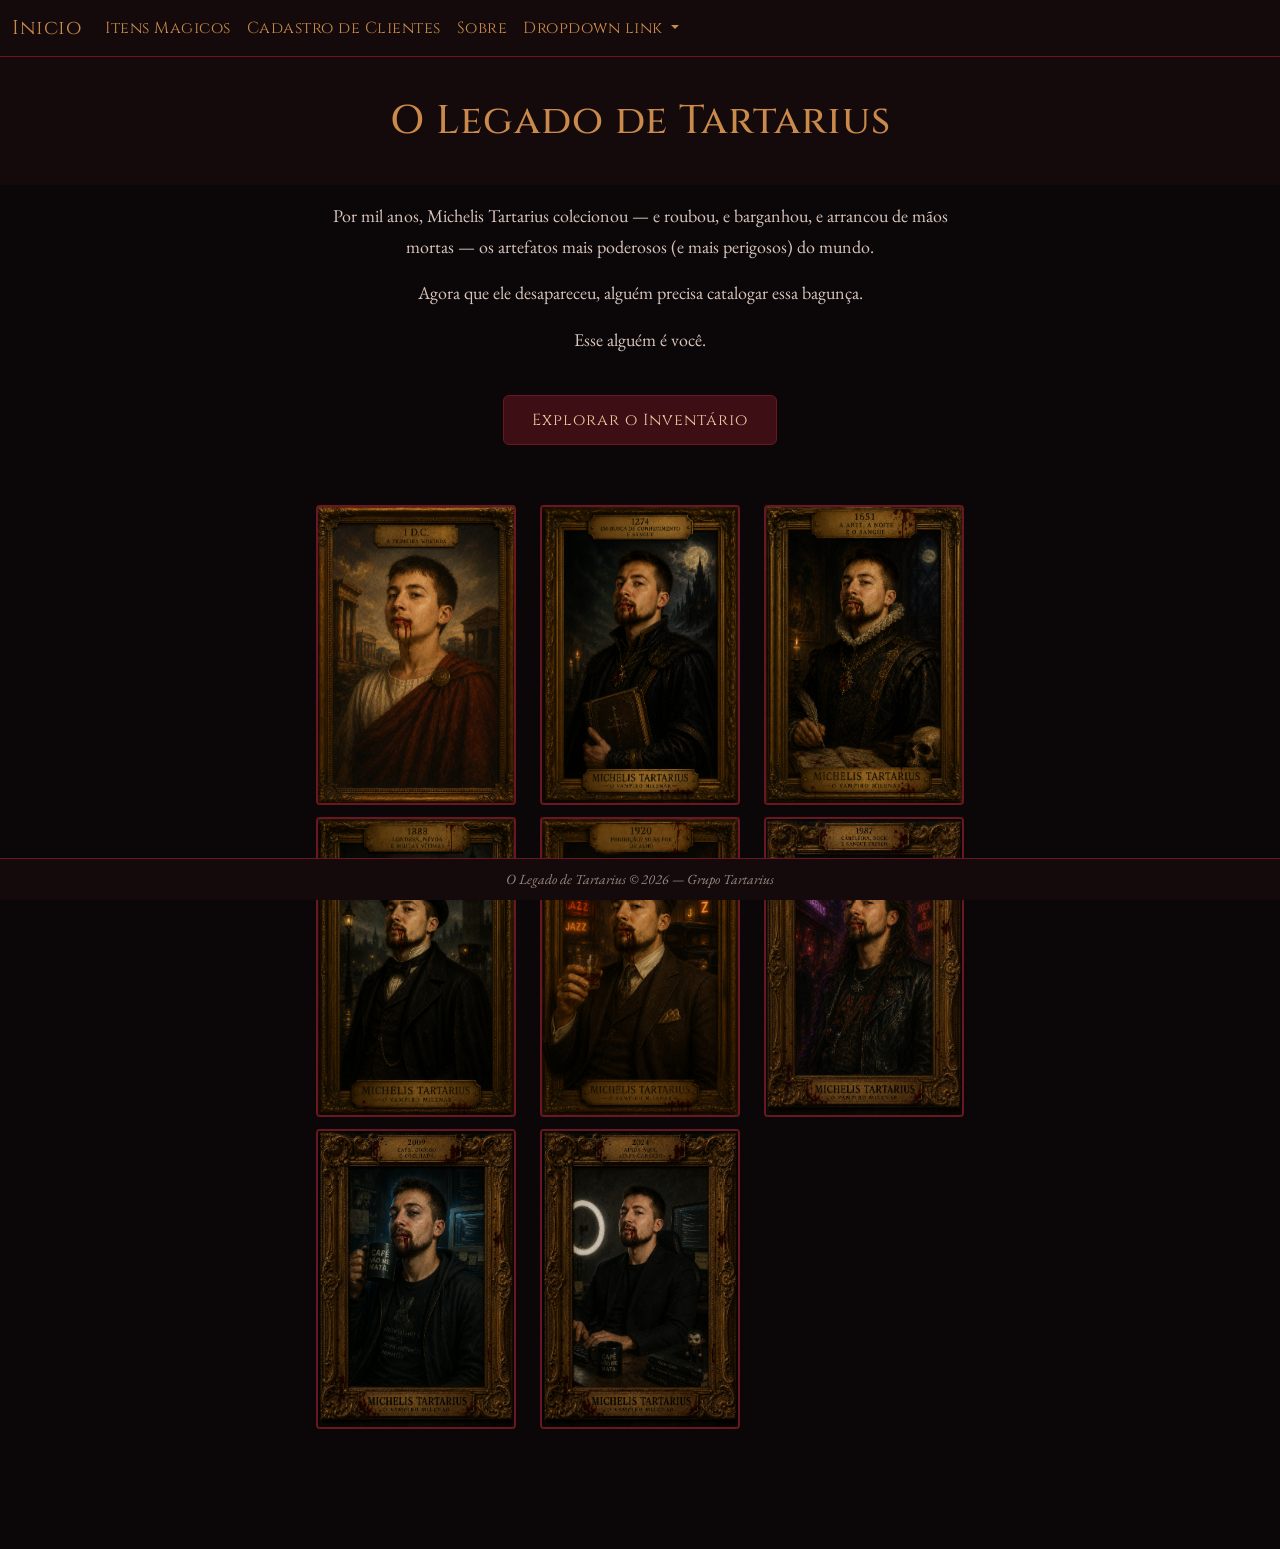
==== FrontEnd/index.html @ 6c0e7fdc "fix: Alteração do nome da pasta de 'Index - Inicio' para 'FrontEnd' e correção nos links das imagens" ====
<!DOCTYPE html>
<html lang="en">
<head>
    <link href="https://fonts.googleapis.com/css2?family=Cinzel:wght@600;700&family=EB+Garamond:ital,wght@0,400;1,400&display=swap" rel="stylesheet">
    <link href="https://cdn.jsdelivr.net/npm/bootstrap@5.3.8/dist/css/bootstrap.min.css" rel="stylesheet">
    <link rel="stylesheet" href="../CSS - Style/style.css">
    <meta charset="UTF-8">
    <meta name="viewport" content="width=device-width, initial-scale=1.0">
    <title>Inicio</title>
</head>
<body>
    <header>
        <nav class="navbar navbar-expand-lg bg-body-tertiary">
          <div class="container-fluid">
            <a class="navbar-brand active" aria-current="page" href="index.html">Inicio</a>
            <button class="navbar-toggler" type="button" data-bs-toggle="collapse" data-bs-target="#navbarNavDropdown" aria-controls="navbarNavDropdown" aria-expanded="false" aria-label="Toggle navigation">
              <span class="navbar-toggler-icon"></span>
            </button>
            <div class="collapse navbar-collapse" id="navbarNavDropdown">
              <ul class="navbar-nav">
                <li class="nav-item">
                  <a class="nav-link" href="catalogo.html">Itens Magicos</a>
                </li>
                <li class="nav-item">
                  <a class="nav-link" href="cadastro.html">Cadastro de Clientes</a>
                </li>
                <li class="nav-item">
                  <a class="nav-link" href="sobre.html">Sobre</a>
                </li>
                <li class="nav-item dropdown">
                  <a class="nav-link dropdown-toggle" href="#" role="button" data-bs-toggle="dropdown" aria-expanded="false">
                    Dropdown link
                  </a>
                  <ul class="dropdown-menu">
                    <li><a class="dropdown-item" href="#">Action</a></li>
                    <li><a class="dropdown-item" href="#">Another action</a></li>
                    <li><a class="dropdown-item" href="#">Something else here</a></li>
                  </ul>
                </li>
              </ul>
            </div>
          </div>
        </nav>
    </header>

    

    <h1 class="Titulo">O Legado de Tartarius</h1>
    <p class="pInicio">Por mil anos, Michelis Tartarius colecionou — e roubou, e barganhou, e arrancou de mãos mortas — os artefatos mais poderosos (e mais perigosos) do mundo.</p>
    <p class="pInicio">Agora que ele desapareceu, alguém precisa catalogar essa bagunça.</p>
    <p class="pInicio">Esse alguém é você.</p>
    <a class="botaoCatalogo" href="catalogo.html">Explorar o Inventário</a>
    <div class="containerMichel">
      <img class="quadrosMichel" src="../Imagens\Michelis1.png" alt="Michelis 1">
      <img class="quadrosMichel" src="../Imagens\Michelis 2.png" alt="Michelis 2">
      <img class="quadrosMichel" src="../Imagens\Michelis 3.png" alt="Michelis 3">
      <img class="quadrosMichel" src="../Imagens\Michelis 4.png" alt="Michelis 4">
      <img class="quadrosMichel" src="../Imagens\Michelis 5.png" alt="Michelis 5">
      <img class="quadrosMichel" src="../Imagens\michelis 6.jpg" alt="Michelis 6">
      <img class="quadrosMichel" src="../Imagens\michelis 7.jpg" alt="Michelis 7">
      <img class="quadrosMichel" src="../Imagens\michelis 8.jpg" alt="Michelis 8">
    </div>
    
    
    
    
    
    <footer class="footer"> <p class="pFooter">O Legado de Tartarius &copy; 2026 — Grupo Tartarius</p> </footer>
    <script src="https://cdn.jsdelivr.net/npm/bootstrap@5.3.8/dist/js/bootstrap.bundle.min.js"></script>
</body>
</html>
---- CSS - Style/style.css ----
.navbar {
    background-color: #150A0B !important;
    border-bottom: 1px solid #6B1622;
}

.navbar-brand{
    font-family: 'Cinzel', serif;
    color: #C98A4B !important;
    letter-spacing: 0.5px;
}
.nav-link {
    font-family: 'Cinzel', serif;
    color: #C98A4B !important;
    letter-spacing: 0.5px;
}

.nav-link.active {
    color: #E8C9A0 !important;
}

.dropdown-menu {
    background-color: #150A0B;
    border: 1px solid #6B1622;
}

.dropdown-item {
    color: #D8C5BD;
    font-family: 'EB Garamond', serif;
}

.dropdown-item:hover {
    background-color: #3D0E14;
    color: #E8C9A0;
}

 
 /* Body */
body {
    background-color: #0B0708;
    color: #D8C5BD;
    font-family: 'EB Garamond', serif;
    text-align: center;
    min-height: 100vh;
    padding-bottom: 60px;
}

/* Titulo do Index */
.Titulo {
    font-family: 'Cinzel', serif;
    background-color: #150A0B;
    color: #C98A4B;
    padding: 40px 20px;
    margin: 0;
    letter-spacing: 1px;
}

.pInicio {
    font-family: 'EB Garamond', serif;
    font-size: 18px;
    color: #D8C5BD;
    max-width: 700px;
    margin: 16px auto;
    padding: 0 20px;
    line-height: 1.7;
}

.botaoCatalogo {
    display: inline-block;
    font-family: 'Cinzel', serif;
    background-color: #3D0E14;
    color: #E8C9A0;
    border: 1px solid #6B1622;
    border-radius: 6px;
    padding: 12px 28px;
    margin: 24px 0 40px;
    text-decoration: none;
    letter-spacing: 1px;
    transition: background-color 0.2s ease, color 0.2s ease;
}

.botaoCatalogo:hover {
    background-color: #6B1622;
    color: #E8C9A0;
}

.containerMichel {
    display: grid;
    grid-template-columns: 1fr 1fr 1fr;
    gap: 12px;
    max-width: 700px;
    margin: 20px auto 60px;
    padding: 0 20px;
}

.quadrosMichel {
    width: 200px;
    height: 300px;
    object-fit: cover;
    display: block;
    margin: 0 auto;
    border: 2px solid #6B1622;
    border-radius: 4px;
    background-color: #150A0B;
}

.pSobre {
    font-family: 'EB Garamond', serif;
    font-size: 17px;
    color: #D8C5BD;
    max-width: 700px;
    margin: 16px auto;
    padding: 0 20px;
    line-height: 1.7;
}

h2 {
    font-family: 'Cinzel', serif;
    color: #C98A4B;
    letter-spacing: 1px;
    margin: 32px 0 24px;
}



 /* Cards */
.card {
    background-color: transparent;
    border: none;
    box-shadow: none;
}

.card-body {
    background-color: #ffffff00;
    background-image: url(https://static.vecteezy.com/system/resources/previews/012/981/788/non_2x/old-parchment-paper-sheet-vintage-aged-or-texture-background-png.png);
    background-size: cover;
    background-position: center;
    background-repeat: no-repeat;
    aspect-ratio: 731 / 980;
    max-width: 200px;
    margin: 0 auto;
    padding: 16px 12px;
    color: #3D0E14;
}

.card-body img {
    width: 60px;
    height: 60px;
    object-fit: cover;
    border-radius: 50%;
    display: block;
    margin: 0 auto 8px auto;
    border: 2px solid #C98A4B;
}

.card-body .card-title {
    font-family: 'Cinzel', serif;
    font-size: 15px;
    color: #3D0E14;
}

.card-body .card-text {
    font-family: 'EB Garamond', serif;
    font-size: 10px;
}

.card-body-contador {
    background-color: #150A0B;
    color: #C98A4B;
    border: 1px solid #6B1622;
    border-radius: 8px;
    padding: 20px;
}

.card-body-contador .card-title {
    font-family: 'Cinzel', serif;
    font-size: 32px;
    color: #E8C9A0;
}

.card-body-contador .card-text {
    font-family: 'EB Garamond', serif;
    color: #9A8782;
    margin: 0;
}

/* Cards falta algumas alterações revisar !!!!! */
.row .card.h-100 {
    background-color: #150A0B;
    border: 1px solid #150A0B;
    border-radius: 4px;
}

.row .card.h-100 .card-img-top {
    border-bottom: 1px solid #6B1622;
    height: 220px;
    object-fit: cover;
}

.row .card.h-100 .card-title {
    font-family: 'Cinzel', serif;
    color: #C98A4B;
    font-size: 16px;
}

.row .card.h-100 .card-text {
    font-family: 'EB Garamond', serif;
}


/* Rodapé */
/* obs: falta algumas alterações */
footer {
    text-align: center;
    position: fixed;
    bottom: 0;
    left: 0;
    width: 100%;
    background-color: #150A0B;
    border-top: 1px solid #6B1622;
    padding: 10px 0;
}

.pFooter {
    font-family: 'EB Garamond', serif;
    font-style: italic;
    color: #9A8782;
    margin: 0;
    font-size: 14px;
}
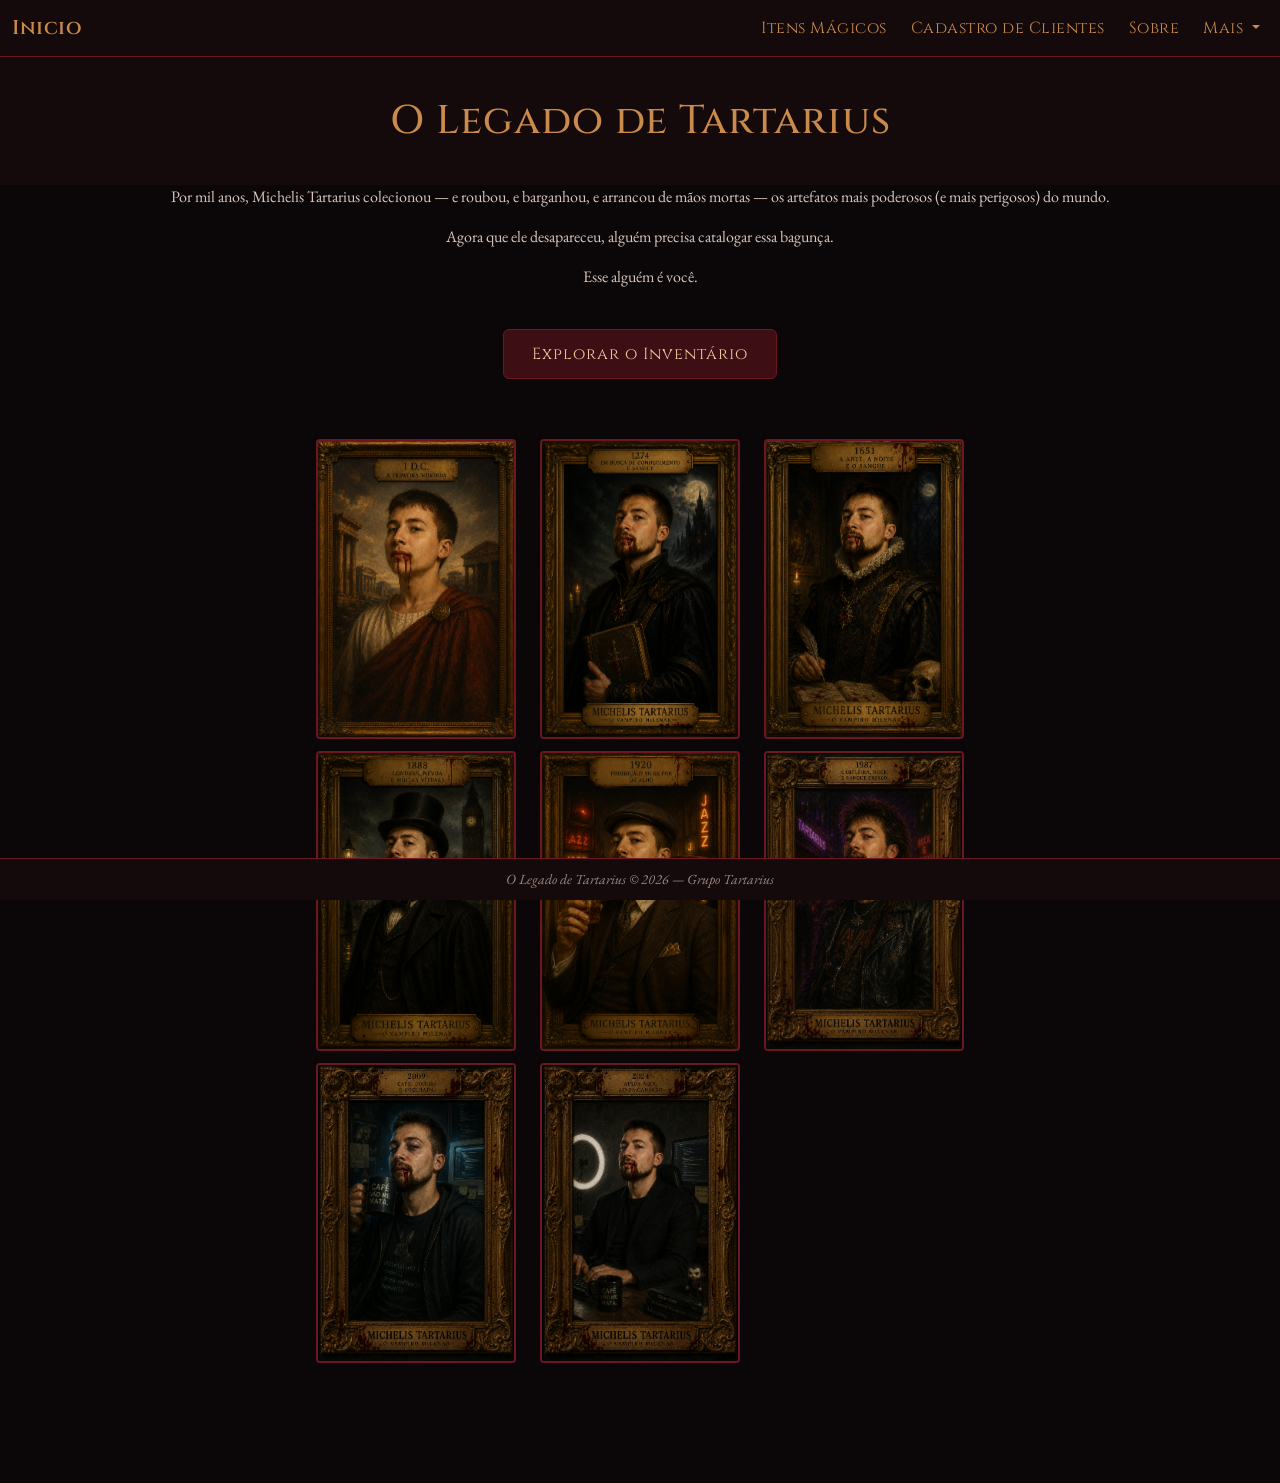
==== commit b1f00fcd: "feat:Interface organizada junto da restauração do HTML do catalogo." ====
--- a/FrontEnd/index.html
+++ b/FrontEnd/index.html
@@ -9,39 +9,50 @@
     <title>Inicio</title>
 </head>
 <body>
-    <header>
-        <nav class="navbar navbar-expand-lg bg-body-tertiary">
-          <div class="container-fluid">
-            <a class="navbar-brand active" aria-current="page" href="index.html">Inicio</a>
-            <button class="navbar-toggler" type="button" data-bs-toggle="collapse" data-bs-target="#navbarNavDropdown" aria-controls="navbarNavDropdown" aria-expanded="false" aria-label="Toggle navigation">
-              <span class="navbar-toggler-icon"></span>
-            </button>
-            <div class="collapse navbar-collapse" id="navbarNavDropdown">
-              <ul class="navbar-nav">
-                <li class="nav-item">
-                  <a class="nav-link" href="catalogo.html">Itens Magicos</a>
-                </li>
-                <li class="nav-item">
-                  <a class="nav-link" href="cadastro.html">Cadastro de Clientes</a>
-                </li>
-                <li class="nav-item">
-                  <a class="nav-link" href="sobre.html">Sobre</a>
-                </li>
-                <li class="nav-item dropdown">
-                  <a class="nav-link dropdown-toggle" href="#" role="button" data-bs-toggle="dropdown" aria-expanded="false">
-                    Dropdown link
-                  </a>
-                  <ul class="dropdown-menu">
-                    <li><a class="dropdown-item" href="#">Action</a></li>
-                    <li><a class="dropdown-item" href="#">Another action</a></li>
-                    <li><a class="dropdown-item" href="#">Something else here</a></li>
-                  </ul>
-                </li>
-              </ul>
-            </div>
-          </div>
-        </nav>
-    </header>
+   <header>
+  <nav class="navbar navbar-expand-lg bg-body-tertiary py-2 shadow-sm">
+    <div class="container-fluid">
+
+      <a class="navbar-brand fw-semibold" href="index.html">
+        Inicio
+      </a>
+
+      <button class="navbar-toggler" type="button" data-bs-toggle="collapse" data-bs-target="#navbarNavDropdown">
+        <span class="navbar-toggler-icon"></span>
+      </button>
+
+      <div class="collapse navbar-collapse" id="navbarNavDropdown">
+        <ul class="navbar-nav ms-auto align-items-center gap-2">
+
+          <li class="nav-item">
+            <a class="nav-link" href="catalogo.html">Itens Mágicos</a>
+          </li>
+
+          <li class="nav-item">
+            <a class="nav-link" href="cadastro.html">Cadastro de Clientes</a>
+          </li>
+
+          <li class="nav-item">
+            <a class="nav-link" href="sobre.html">Sobre</a>
+          </li>
+
+          <li class="nav-item dropdown">
+            <a class="nav-link dropdown-toggle" href="#" role="button" data-bs-toggle="dropdown">
+              Mais
+            </a>
+            <ul class="dropdown-menu">
+              <li><a class="dropdown-item" href="#">Action</a></li>
+              <li><a class="dropdown-item" href="#">Another action</a></li>
+              <li><a class="dropdown-item" href="#">Something else here</a></li>
+            </ul>
+          </li>
+
+        </ul>
+      </div>
+
+    </div>
+  </nav>
+</header>
 
     
 
--- a/CSS - Style/style.css
+++ b/CSS - Style/style.css
@@ -54,6 +54,24 @@
     margin: 0;
     letter-spacing: 1px;
 }
+
+.cadastro {
+    height: 100vh;
+    display: flex;
+    justify-content: center;
+    align-items: center;
+}
+
+.cardCadastro {
+    background-color:#0B0708;
+    width: 350px;
+    padding: 30px;
+    border-radius: 15px;
+    display: flex;
+    flex-direction: column;
+    gap:10px;
+    box-shadow: 0px 5px 20px rgba(0,0,0,0.3);
+};
 
 .pInicio {
     font-family: 'EB Garamond', serif;
@@ -206,6 +224,19 @@
 .row .card.h-100 .card-text {
     font-family: 'EB Garamond', serif;
 }
+.row .card-text text-muted{
+    
+        font-family: 'EB Garamond', serif;
+        color: #9A8782;
+        font-size: 14px;
+}
+.card-dev{
+    background-color: #150A0B;
+    border: 1px solid #6B1622;
+    border-radius: 4px;
+    padding: 20px;
+    margin-bottom: 20px;
+}
 
 
 /* Rodapé */
@@ -227,4 +258,12 @@
     color: #9A8782;
     margin: 0;
     font-size: 14px;
-}+<<<<<<< HEAD
+}
+.card-dev img{
+    border-radius: 0%;
+}
+
+=======
+}
+>>>>>>> 086581febf7fe665e0f1bbf2ae63cd6d7de8d303
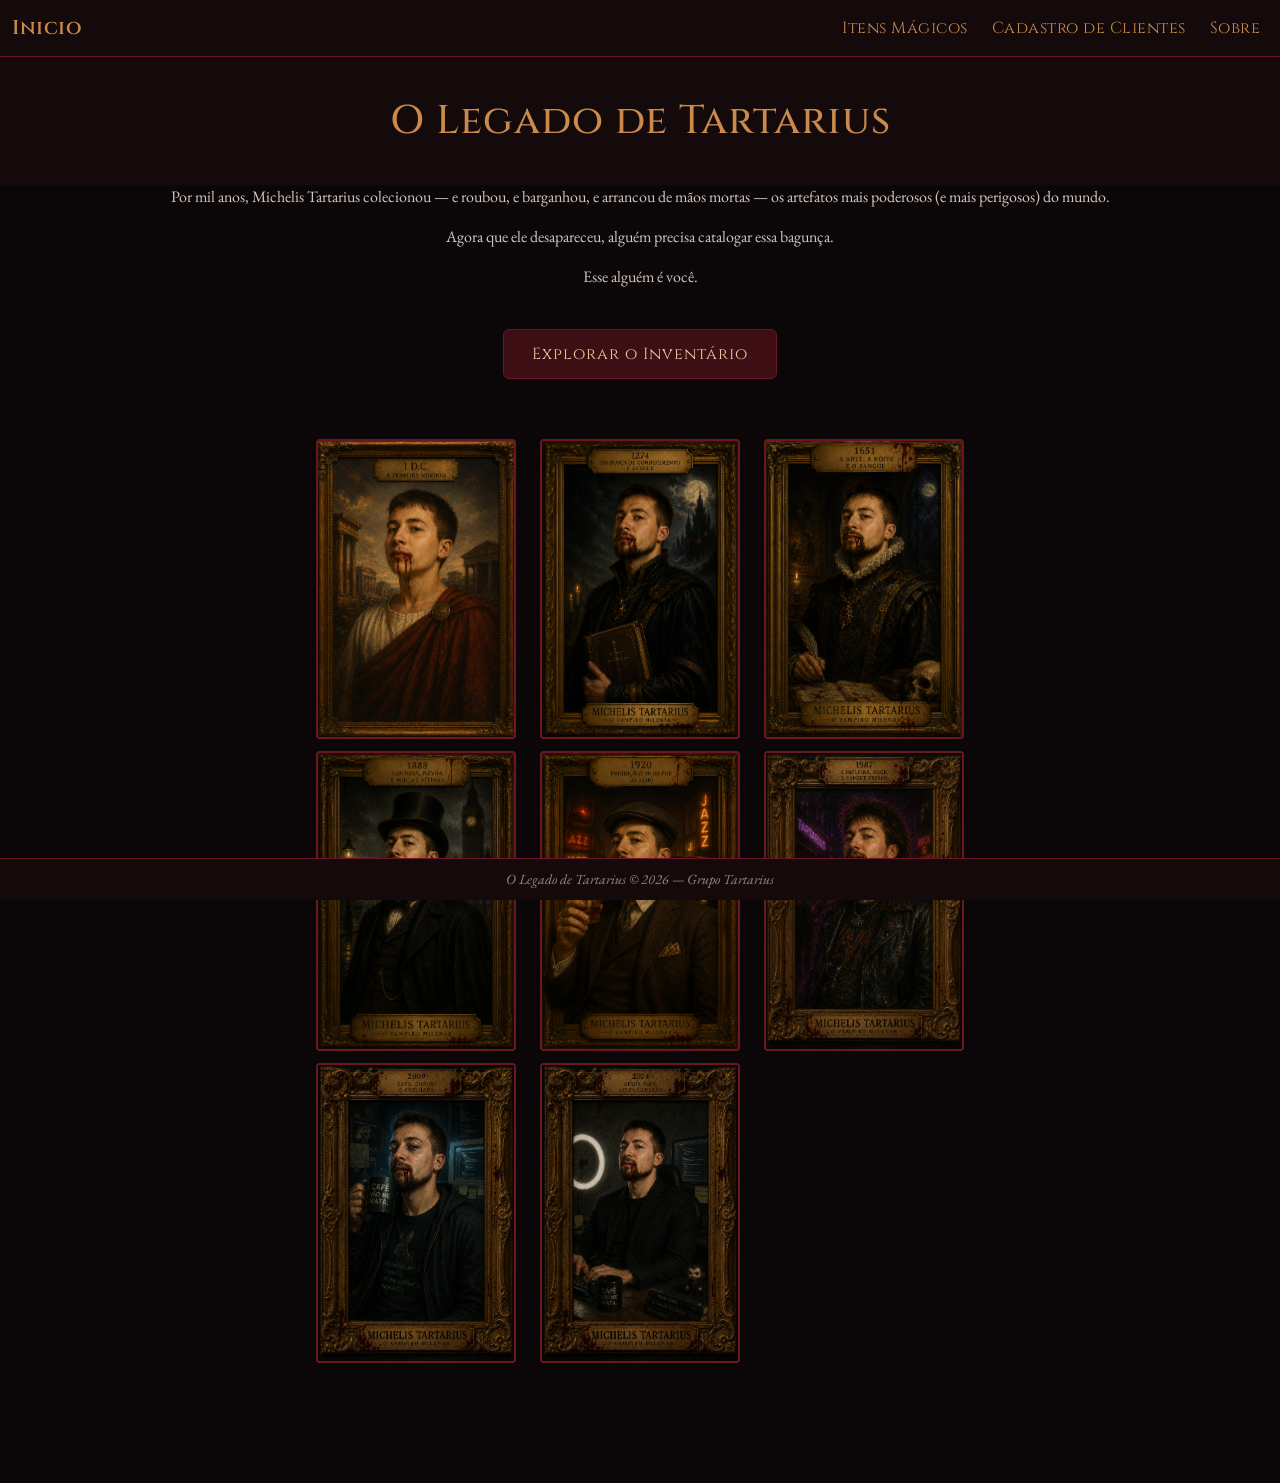
==== commit 2baafb91: "fix: Remoção do dropdown na navbar" ====
--- a/FrontEnd/index.html
+++ b/FrontEnd/index.html
@@ -35,21 +35,8 @@
           <li class="nav-item">
             <a class="nav-link" href="sobre.html">Sobre</a>
           </li>
-
-          <li class="nav-item dropdown">
-            <a class="nav-link dropdown-toggle" href="#" role="button" data-bs-toggle="dropdown">
-              Mais
-            </a>
-            <ul class="dropdown-menu">
-              <li><a class="dropdown-item" href="#">Action</a></li>
-              <li><a class="dropdown-item" href="#">Another action</a></li>
-              <li><a class="dropdown-item" href="#">Something else here</a></li>
-            </ul>
-          </li>
-
         </ul>
       </div>
-
     </div>
   </nav>
 </header>
--- a/CSS - Style/style.css
+++ b/CSS - Style/style.css
@@ -258,12 +258,8 @@
     color: #9A8782;
     margin: 0;
     font-size: 14px;
-<<<<<<< HEAD
 }
 .card-dev img{
     border-radius: 0%;
 }
 
-=======
-}
->>>>>>> 086581febf7fe665e0f1bbf2ae63cd6d7de8d303
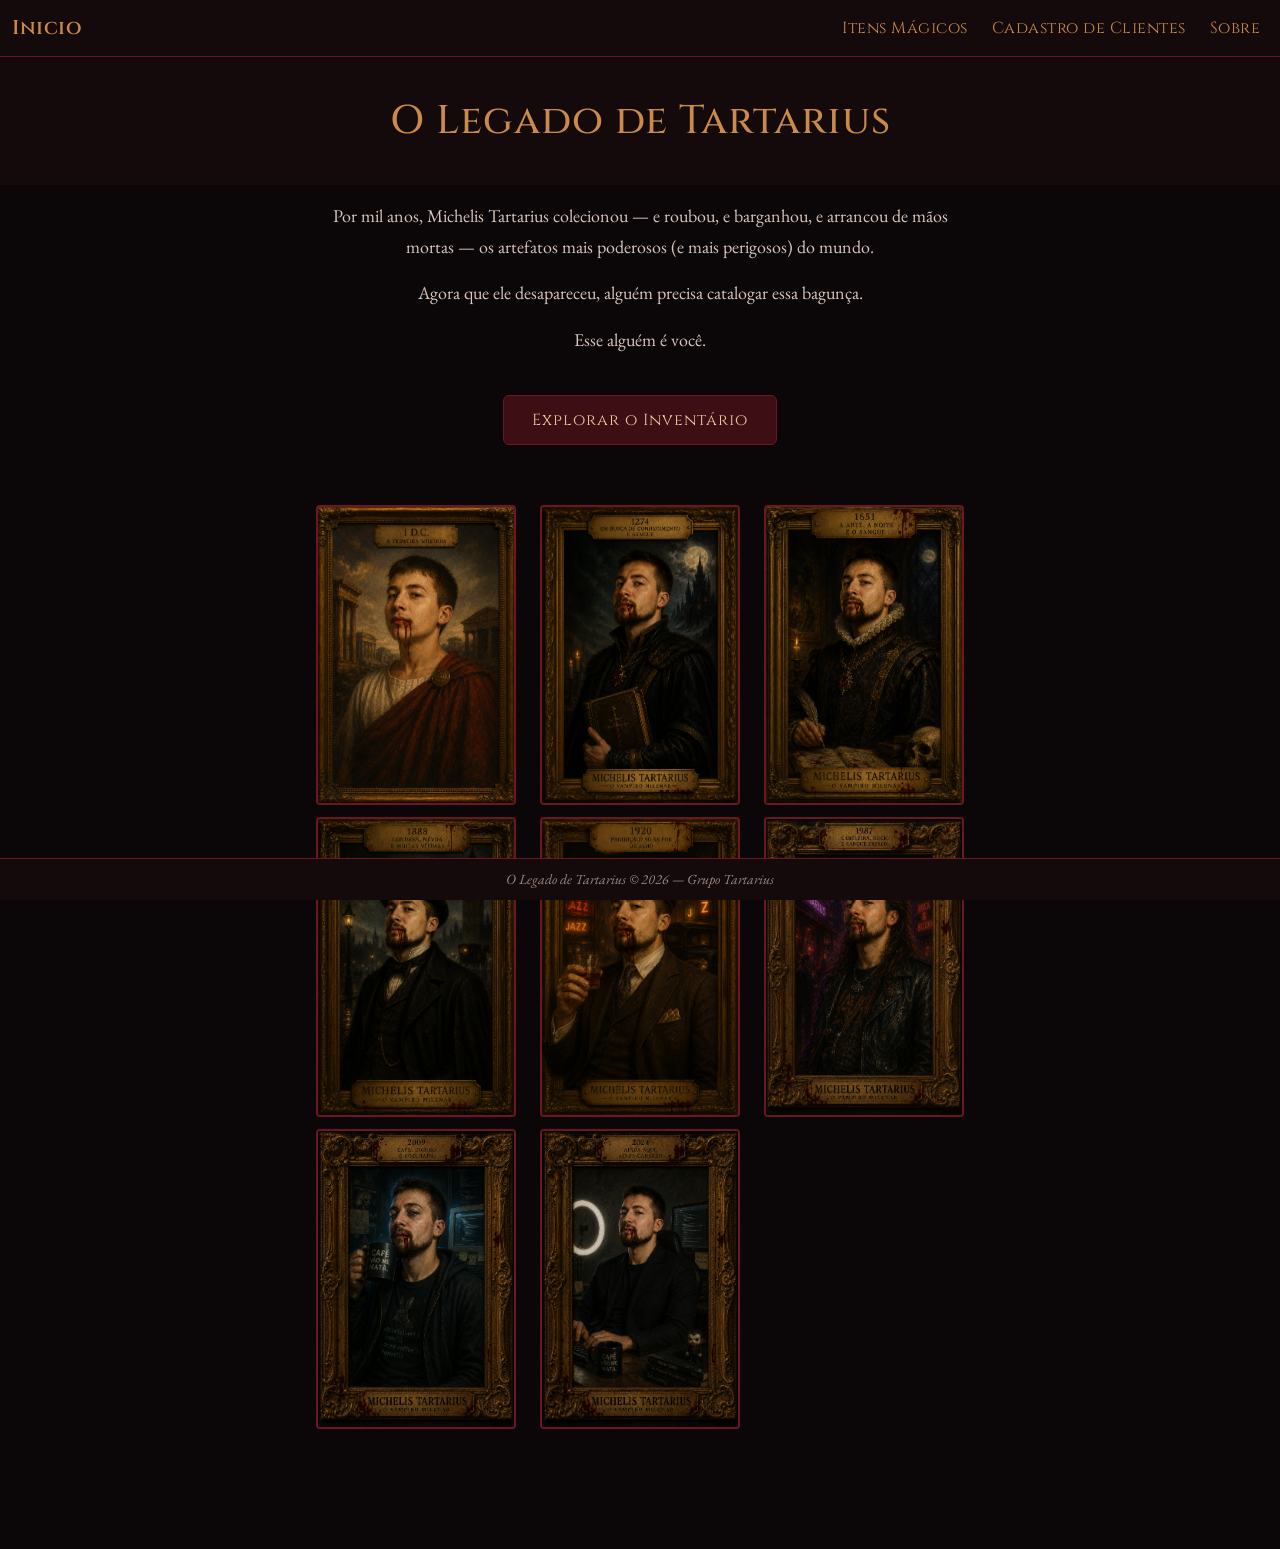
==== commit 9a97b1e4: "fix: Separação do cod com comentarios" ====
--- a/FrontEnd/index.html
+++ b/FrontEnd/index.html
@@ -9,6 +9,7 @@
     <title>Inicio</title>
 </head>
 <body>
+  <!-- Navbar -->
    <header>
   <nav class="navbar navbar-expand-lg bg-body-tertiary py-2 shadow-sm">
     <div class="container-fluid">
@@ -40,8 +41,10 @@
     </div>
   </nav>
 </header>
+<!-- Navbar -->
 
     
+<!-- Conteúdo Principal -->
 
     <h1 class="Titulo">O Legado de Tartarius</h1>
     <p class="pInicio">Por mil anos, Michelis Tartarius colecionou — e roubou, e barganhou, e arrancou de mãos mortas — os artefatos mais poderosos (e mais perigosos) do mundo.</p>
@@ -58,11 +61,12 @@
       <img class="quadrosMichel" src="../Imagens\michelis 7.jpg" alt="Michelis 7">
       <img class="quadrosMichel" src="../Imagens\michelis 8.jpg" alt="Michelis 8">
     </div>
+<!-- Conteúdo Principal -->
+
     
     
     
-    
-    
+<!-- Rodapé -->
     <footer class="footer"> <p class="pFooter">O Legado de Tartarius &copy; 2026 — Grupo Tartarius</p> </footer>
     <script src="https://cdn.jsdelivr.net/npm/bootstrap@5.3.8/dist/js/bootstrap.bundle.min.js"></script>
 </body>
--- a/CSS - Style/style.css
+++ b/CSS - Style/style.css
@@ -54,24 +54,152 @@
     margin: 0;
     letter-spacing: 1px;
 }
+/* Descrição dos integrantes /Mensagem vazia */
+.text-muted {
+    color: #ac7619 !important;
+}
 
 .cadastro {
-    height: 100vh;
+    min-height: calc(100vh - 149px);
     display: flex;
     justify-content: center;
     align-items: center;
-}
-
-.cardCadastro {
-    background-color:#0B0708;
-    width: 350px;
     padding: 30px;
+    background: linear-gradient(180deg, #1b1718,#2b2224);
+}
+
+.card-Cadastro {
+    width: 400px;
+    background: #0B0708;
     border-radius: 15px;
+    padding: 35px;
+    box-shadow: 0 10px 30px rgba(0,0,0,.5);
     display: flex;
     flex-direction: column;
-    gap:10px;
-    box-shadow: 0px 5px 20px rgba(0,0,0,0.3);
-};
+    gap: 18px;
+
+}
+
+.login-titulo {
+    color: #C98A4B;
+    font-family: 'Cinzel', serif;
+    font-size: 30px;
+    font-weight: 700;
+    text-align: center;
+    margin: 0.50px;
+    letter-spacing: 0.15px;
+}
+
+.login-subtitulo {
+    font-family: 'EB Garamond', serif;
+    font-size: 20px;
+    font-style: italic;
+    color:#d7ac73;
+    text-align: center;
+    margin: 0.05px;
+}
+
+.card-Email {
+    margin-bottom: 3px;
+}
+
+.card-Senha {
+    margin-bottom: 3px;
+}
+
+.login-label {
+    font-family: 'Cinzel', serif;
+    font-size: 15px;
+    font-weight: 600;
+    letter-spacing: 1px;
+    color: #b77a2a;
+    display: block;
+    margin-bottom: 6px;
+}
+
+.login-input {
+    width: 100%;
+    height: 40px;
+    padding: 0.15px;
+    background-color: #4d3515;
+    border: 1px solid #ac7619;
+    border-radius: 6px;
+    font-family: 'EB Garamond', serif;
+    font-size: 15px;
+    box-sizing: border-box;
+}
+
+.login-input::placeholder {
+    color: #ebb165;
+    font-style: italic;
+    opacity: 0.7;
+}
+
+.login-esqueceu {
+    font-family: 'EB Garamont', serif;
+    font-size: 15px;
+    font-style: oblique;
+    color: #C98A4B;
+    text-align: center;
+    display: block;
+    margin-top: 5px;
+    cursor: pointer;
+    transition: color 0.15s;
+}
+
+.card-btn {
+    width: 100%;
+    height: 35px;
+    margin-top: 10px;
+    background-color: #4d3515;
+    color: #ebb165;
+    border: 1px solid #ac7619;
+    border-radius: 6px;
+    font-family: 'Cinzel', serif;
+    font-size: 13px;
+    font-weight: 600;
+    letter-spacing: 0.25px;
+    cursor: pointer;
+
+}
+
+.card-divisor {
+    display: flex ;
+    align-items: center;
+    gap: 10px;
+    margin: 25px 0 0;
+}
+
+.card-divisor hr {
+    flex: 1;
+    border: none;
+    border-top: 1px solid #b77a2a;
+    margin: 0;
+}
+
+.card-divisor span {
+    font-family: 'EB Garamont', serif;
+    font-size: 14px;
+    font-style: italic;
+    color: #b77a2a;
+}
+
+.card-registro {
+    text-align: center;
+    margin-top: 15px;
+    font-family: 'EB Garamont', serif;
+    font-size: 15px;
+    color: #b77a2a;
+}
+
+.card-registro a {
+    color: #d7ac73;
+    text-decoration: underline;
+    transition: color 0.15s;
+}
+
+
+
 
 .pInicio {
     font-family: 'EB Garamond', serif;
@@ -154,7 +282,6 @@
     background-size: cover;
     background-position: center;
     background-repeat: no-repeat;
-    aspect-ratio: 731 / 980;
     max-width: 200px;
     margin: 0 auto;
     padding: 16px 12px;
@@ -263,3 +390,12 @@
     border-radius: 0%;
 }
 
+#mensagem-sucesso {
+    background-color: #1a3d1a;
+    border: 1px solid #4a7c4a;
+    color: #C98A4B;
+    font-family: 'EB Garamond', serif;
+    font-size: 16px;
+    border-radius: 6px;
+    text-align: center;
+}
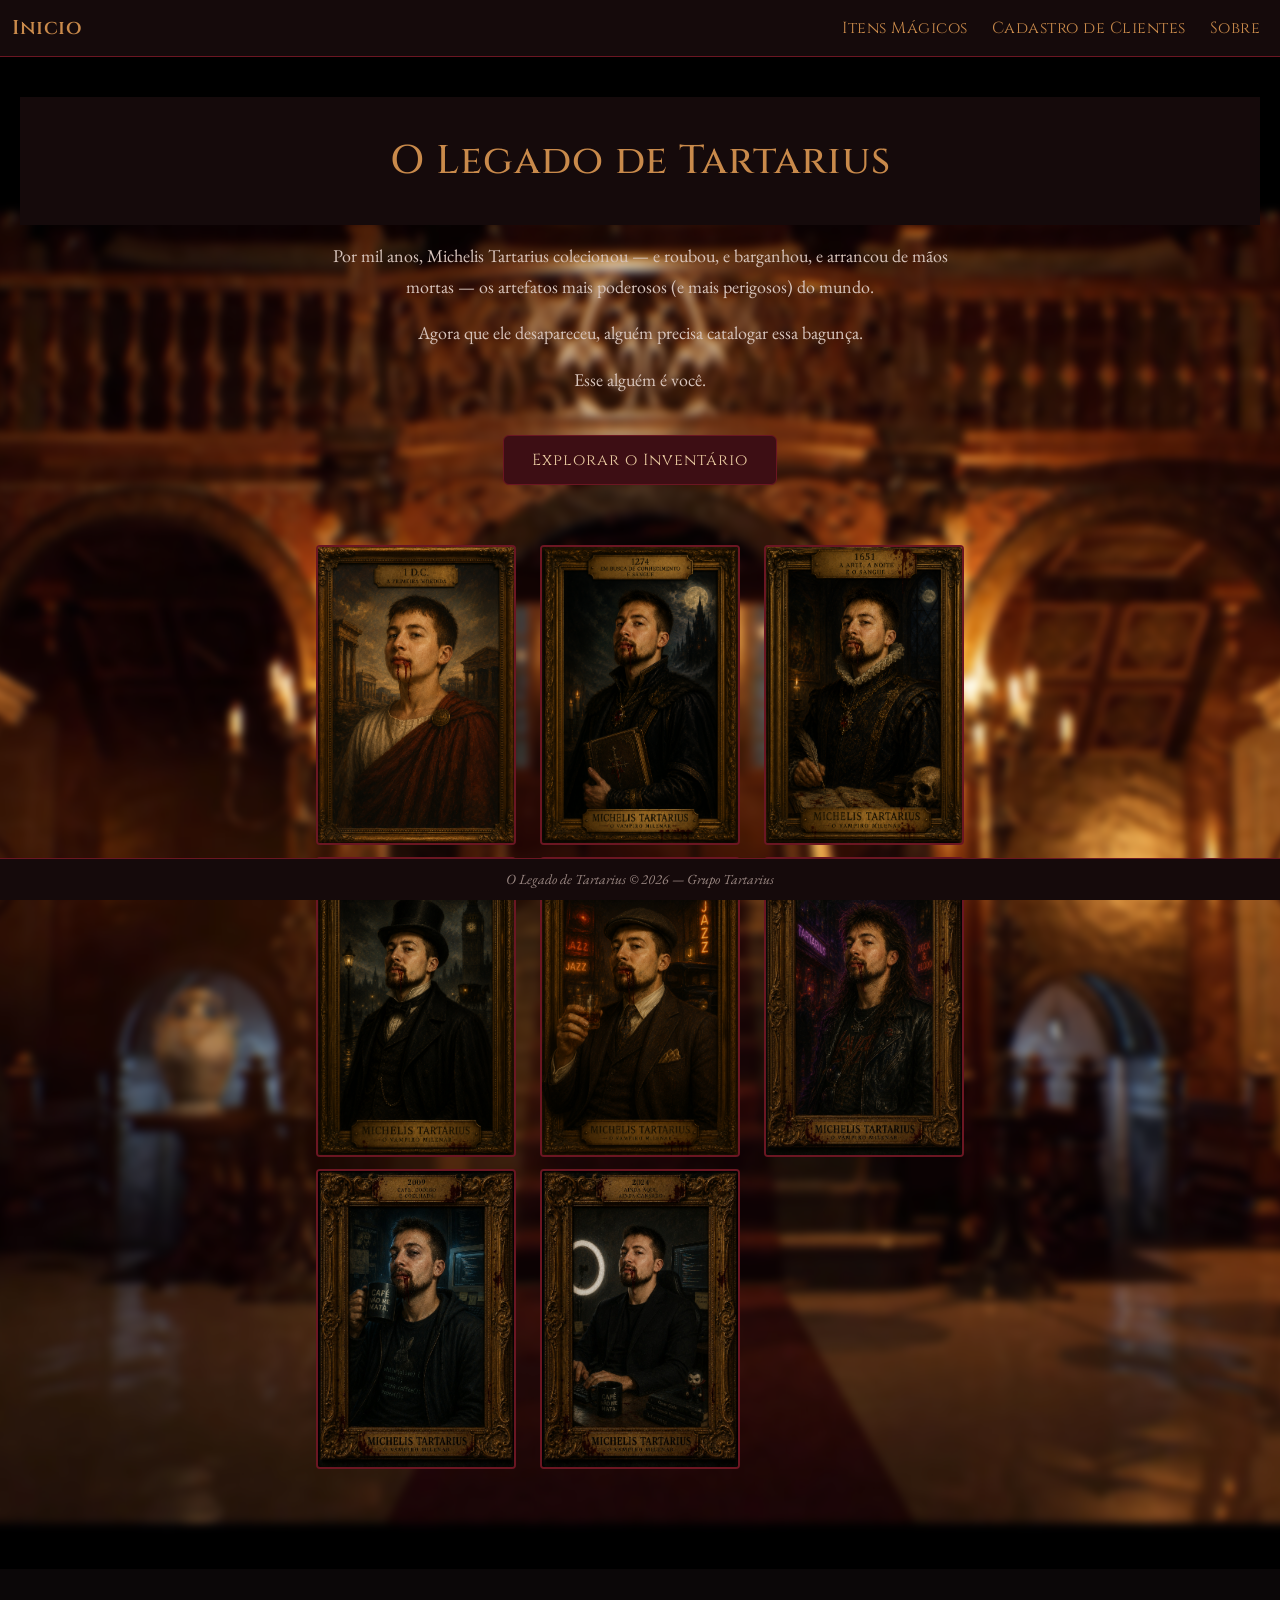
==== commit 3743b4eb: "Feat: Estilizando página inicial adicionando fundo e blur" ====
--- a/FrontEnd/index.html
+++ b/FrontEnd/index.html
@@ -9,6 +9,7 @@
     <title>Inicio</title>
 </head>
 <body>
+  <div class="bg-blur"></div>
   <!-- Navbar -->
    <header>
   <nav class="navbar navbar-expand-lg bg-body-tertiary py-2 shadow-sm">
@@ -45,7 +46,7 @@
 
     
 <!-- Conteúdo Principal -->
-
+  <div class="hero">
     <h1 class="Titulo">O Legado de Tartarius</h1>
     <p class="pInicio">Por mil anos, Michelis Tartarius colecionou — e roubou, e barganhou, e arrancou de mãos mortas — os artefatos mais poderosos (e mais perigosos) do mundo.</p>
     <p class="pInicio">Agora que ele desapareceu, alguém precisa catalogar essa bagunça.</p>
@@ -61,6 +62,7 @@
       <img class="quadrosMichel" src="../Imagens\michelis 7.jpg" alt="Michelis 7">
       <img class="quadrosMichel" src="../Imagens\michelis 8.jpg" alt="Michelis 8">
     </div>
+  </div>  
 <!-- Conteúdo Principal -->
 
     
--- a/CSS - Style/style.css
+++ b/CSS - Style/style.css
@@ -57,6 +57,32 @@
 /* Descrição dos integrantes /Mensagem vazia */
 .text-muted {
     color: #ac7619 !important;
+}
+
+
+/* Hero/Blur */
+
+.hero {
+    position: relative;
+    overflow: hidden;
+    padding: 40px 20px;
+}
+
+.hero::before {
+    content: '';
+    position: absolute;
+    inset: 0;
+    background-image: url('../Imagens/RE1UR_hall_principal.jpg');
+    background-size: cover;
+    background-position: center;
+    filter: blur(4px);
+    transform: scale(1.05);
+    z-index: 0;
+}
+
+.hero > * {
+    position: relative;
+    z-index: 1;
 }
 
 .cadastro {
@@ -377,6 +403,7 @@
     background-color: #150A0B;
     border-top: 1px solid #6B1622;
     padding: 10px 0;
+    z-index: 100;
 }
 
 .pFooter {
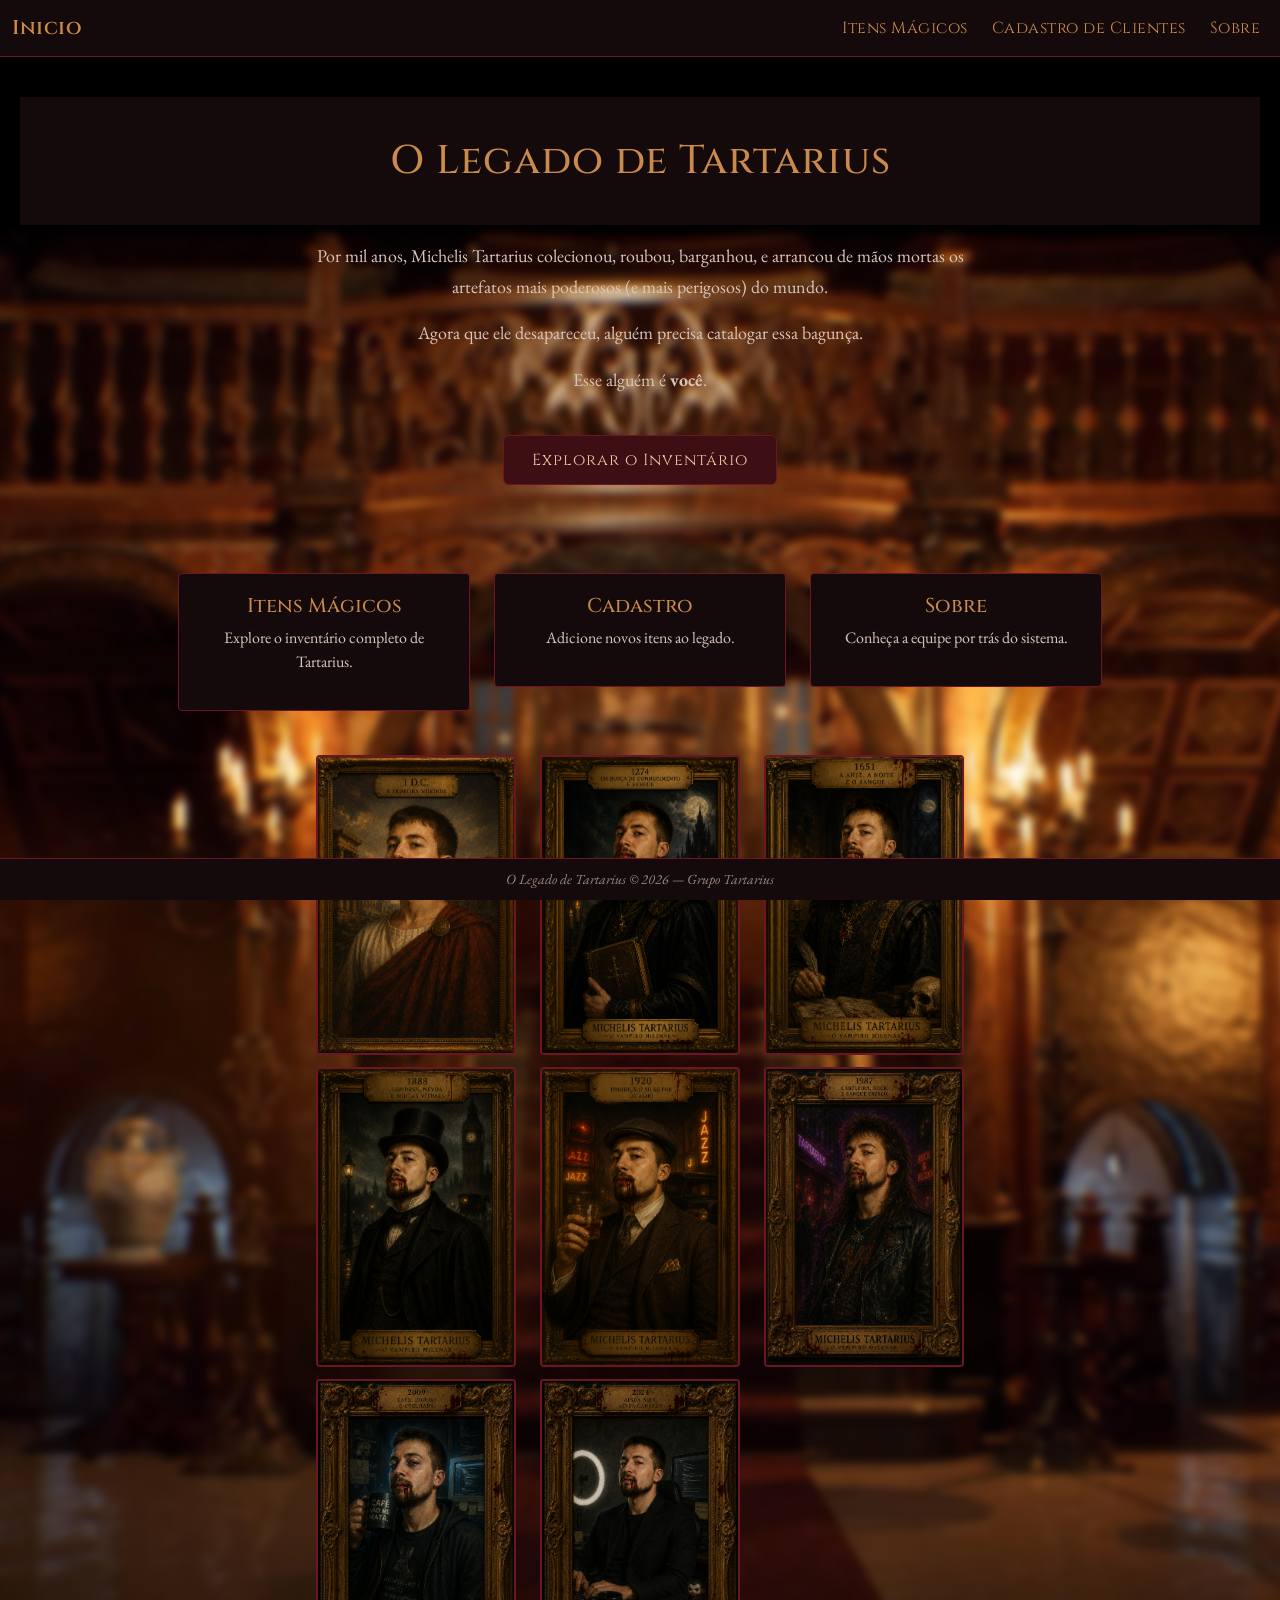
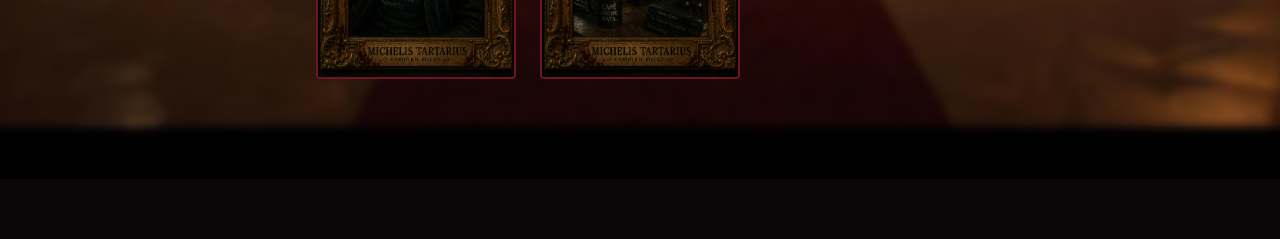
==== commit 8e3a00aa: "feat: Criação de blocos para encaminhamento além da Navbar + formatação e explicação" ====
--- a/FrontEnd/index.html
+++ b/FrontEnd/index.html
@@ -1,23 +1,21 @@
 <!DOCTYPE html>
 <html lang="en">
 <head>
+    <meta charset="UTF-8">
+    <meta name="viewport" content="width=device-width, initial-scale=1.0">
+    <title>Inicio</title>
     <link href="https://fonts.googleapis.com/css2?family=Cinzel:wght@600;700&family=EB+Garamond:ital,wght@0,400;1,400&display=swap" rel="stylesheet">
     <link href="https://cdn.jsdelivr.net/npm/bootstrap@5.3.8/dist/css/bootstrap.min.css" rel="stylesheet">
     <link rel="stylesheet" href="../CSS - Style/style.css">
-    <meta charset="UTF-8">
-    <meta name="viewport" content="width=device-width, initial-scale=1.0">
-    <title>Inicio</title>
 </head>
 <body>
-  <div class="bg-blur"></div>
-  <!-- Navbar -->
-   <header>
+
+<!-- Navbar -->
+<header>
   <nav class="navbar navbar-expand-lg bg-body-tertiary py-2 shadow-sm">
     <div class="container-fluid">
 
-      <a class="navbar-brand fw-semibold" href="index.html">
-        Inicio
-      </a>
+      <a class="navbar-brand fw-semibold" href="index.html">Inicio</a>
 
       <button class="navbar-toggler" type="button" data-bs-toggle="collapse" data-bs-target="#navbarNavDropdown">
         <span class="navbar-toggler-icon"></span>
@@ -25,51 +23,75 @@
 
       <div class="collapse navbar-collapse" id="navbarNavDropdown">
         <ul class="navbar-nav ms-auto align-items-center gap-2">
-
           <li class="nav-item">
             <a class="nav-link" href="catalogo.html">Itens Mágicos</a>
           </li>
-
           <li class="nav-item">
             <a class="nav-link" href="cadastro.html">Cadastro de Clientes</a>
           </li>
-
           <li class="nav-item">
             <a class="nav-link" href="sobre.html">Sobre</a>
           </li>
         </ul>
       </div>
+
     </div>
   </nav>
 </header>
-<!-- Navbar -->
 
-    
 <!-- Conteúdo Principal -->
-  <div class="hero">
-    <h1 class="Titulo">O Legado de Tartarius</h1>
-    <p class="pInicio">Por mil anos, Michelis Tartarius colecionou — e roubou, e barganhou, e arrancou de mãos mortas — os artefatos mais poderosos (e mais perigosos) do mundo.</p>
-    <p class="pInicio">Agora que ele desapareceu, alguém precisa catalogar essa bagunça.</p>
-    <p class="pInicio">Esse alguém é você.</p>
-    <a class="botaoCatalogo" href="catalogo.html">Explorar o Inventário</a>
-    <div class="containerMichel">
-      <img class="quadrosMichel" src="../Imagens\Michelis1.png" alt="Michelis 1">
-      <img class="quadrosMichel" src="../Imagens\Michelis 2.png" alt="Michelis 2">
-      <img class="quadrosMichel" src="../Imagens\Michelis 3.png" alt="Michelis 3">
-      <img class="quadrosMichel" src="../Imagens\Michelis 4.png" alt="Michelis 4">
-      <img class="quadrosMichel" src="../Imagens\Michelis 5.png" alt="Michelis 5">
-      <img class="quadrosMichel" src="../Imagens\michelis 6.jpg" alt="Michelis 6">
-      <img class="quadrosMichel" src="../Imagens\michelis 7.jpg" alt="Michelis 7">
-      <img class="quadrosMichel" src="../Imagens\michelis 8.jpg" alt="Michelis 8">
-    </div>
-  </div>  
-<!-- Conteúdo Principal -->
+<div class="hero">
+  <h1 class="Titulo">O Legado de Tartarius</h1>
+  <p class="pInicio">Por mil anos, Michelis Tartarius colecionou, roubou, barganhou, e arrancou de mãos mortas os artefatos mais poderosos (e mais perigosos) do mundo.</p>
+  <p class="pInicio">Agora que ele desapareceu, alguém precisa catalogar essa bagunça.</p>
+  <p class="pInicio">Esse alguém é <strong class="destaque">você</strong>.</p>
+  <a class="botaoCatalogo" href="catalogo.html">Explorar o Inventário</a>
 
-    
-    
-    
-<!-- Rodapé -->
-    <footer class="footer"> <p class="pFooter">O Legado de Tartarius &copy; 2026 — Grupo Tartarius</p> </footer>
-    <script src="https://cdn.jsdelivr.net/npm/bootstrap@5.3.8/dist/js/bootstrap.bundle.min.js"></script>
+ <div class="row g-4 justify-content-center my-4 meus-cards-especiais">
+  <div class="col-md-3">
+    <a href="catalogo.html" class="text-decoration-none">
+      <div class="card-dev">
+        <h5 style="font-family:'Cinzel',serif; color:#C98A4B;">Itens Mágicos</h5>
+        <p style="font-family:'EB Garamond',serif; color:#D8C5BD;">Explore o inventário completo de Tartarius.</p>
+      </div>
+    </a>
+  </div>
+  <div class="col-md-3">
+    <a href="cadastro.html" class="text-decoration-none">
+      <div class="card-dev">
+        <h5 style="font-family:'Cinzel',serif; color:#C98A4B;">Cadastro</h5>
+        <p style="font-family:'EB Garamond',serif; color:#D8C5BD;">Adicione novos itens ao legado.</p>
+      </div>
+    </a>
+  </div>
+  <div class="col-md-3">
+    <a href="sobre.html" class="text-decoration-none">
+      <div class="card-dev">
+        <h5 style="font-family:'Cinzel',serif; color:#C98A4B;">Sobre</h5>
+        <p style="font-family:'EB Garamond',serif; color:#D8C5BD;">Conheça a equipe por trás do sistema.</p>
+      </div>
+    </a>
+  </div>
+</div>
+
+  <div class="containerMichel">
+    <img class="quadrosMichel" src="../Imagens/Michelis1.png" alt="Michelis 1">
+    <img class="quadrosMichel" src="../Imagens/Michelis 2.png" alt="Michelis 2">
+    <img class="quadrosMichel" src="../Imagens/Michelis 3.png" alt="Michelis 3">
+    <img class="quadrosMichel" src="../Imagens/Michelis 4.png" alt="Michelis 4">
+    <img class="quadrosMichel" src="../Imagens/Michelis 5.png" alt="Michelis 5">
+    <img class="quadrosMichel" src="../Imagens/michelis 6.jpg" alt="Michelis 6">
+    <img class="quadrosMichel" src="../Imagens/michelis 7.jpg" alt="Michelis 7">
+    <img class="quadrosMichel" src="../Imagens/michelis 8.jpg" alt="Michelis 8">
+  </div>
+</div>
+
+<!-- Footer -->
+<footer class="footer">
+  <p class="pFooter">O Legado de Tartarius &copy; 2026 — Grupo Tartarius</p>
+</footer>
+
+<script src="https://cdn.jsdelivr.net/npm/bootstrap@5.3.8/dist/js/bootstrap.bundle.min.js"></script>
+
 </body>
 </html>
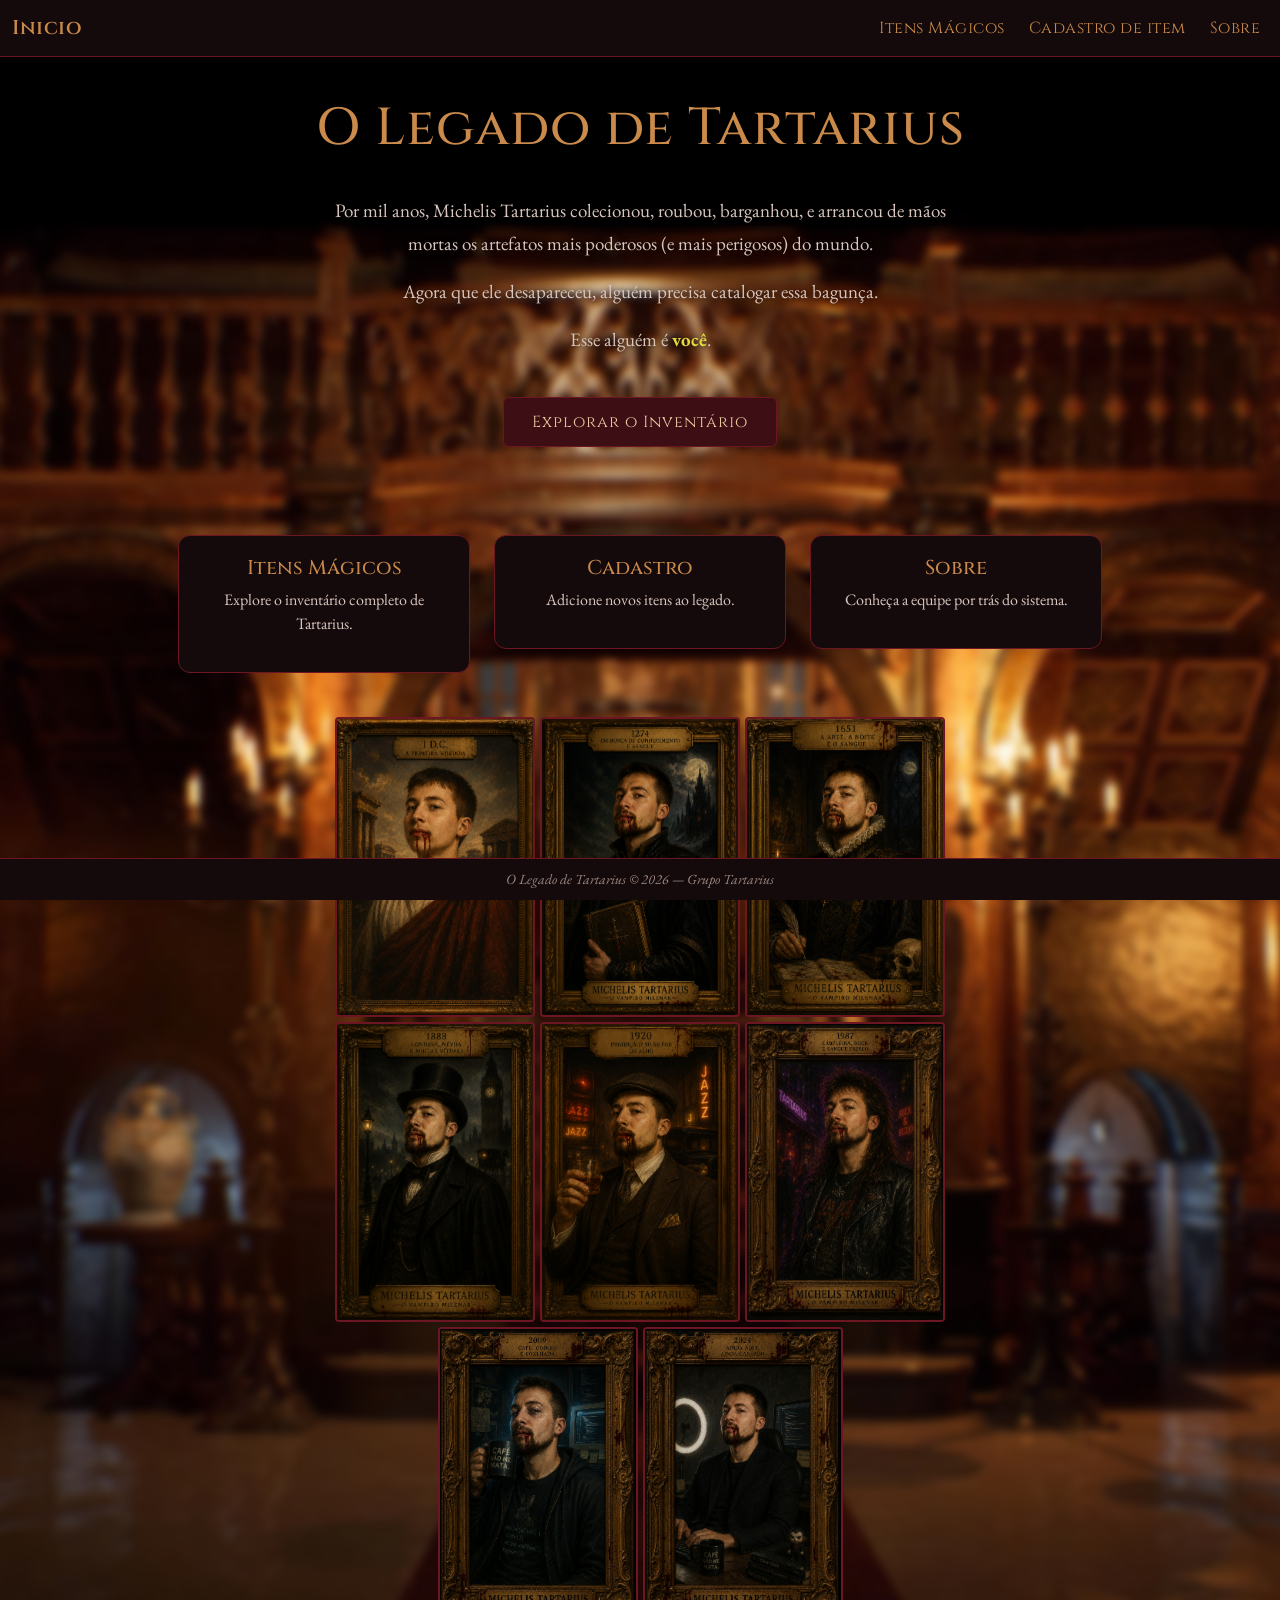
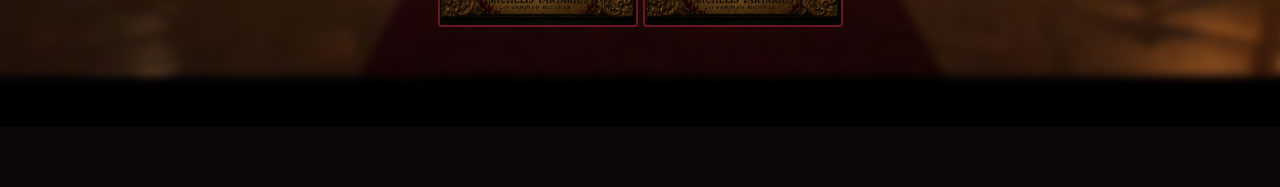
==== commit 82646d84: "feat: ajustado a navbar" ====
--- a/FrontEnd/index.html
+++ b/FrontEnd/index.html
@@ -1,5 +1,5 @@
 <!DOCTYPE html>
-<html lang="en">
+<html lang="pt-BR">
 <head>
     <meta charset="UTF-8">
     <meta name="viewport" content="width=device-width, initial-scale=1.0">
@@ -27,7 +27,7 @@
             <a class="nav-link" href="catalogo.html">Itens Mágicos</a>
           </li>
           <li class="nav-item">
-            <a class="nav-link" href="cadastro.html">Cadastro de Clientes</a>
+            <a class="nav-link" href="cadastro.html">Cadastro de item</a>
           </li>
           <li class="nav-item">
             <a class="nav-link" href="sobre.html">Sobre</a>
--- a/CSS - Style/style.css
+++ b/CSS - Style/style.css
@@ -1,14 +1,15 @@
-
-   .navbar {
+/* ===================== Navbar ===================== */
+.navbar {
     background-color: #150A0B !important;
     border-bottom: 1px solid #6B1622;
 }
 
-.navbar-brand{
+.navbar-brand {
     font-family: 'Cinzel', serif;
     color: #C98A4B !important;
     letter-spacing: 0.5px;
 }
+
 .nav-link {
     font-family: 'Cinzel', serif;
     color: #C98A4B !important;
@@ -34,40 +35,43 @@
     color: #E8C9A0;
 }
 
- 
- /* Body */
+
+/* ===================== Body ===================== */
 body {
     background-color: #0B0708;
     color: #D8C5BD;
     font-family: 'EB Garamond', serif;
     text-align: center;
     min-height: 100vh;
-    padding-bottom: 60px;
-}
-
-/* Titulo do Index */
+    padding-bottom: 60px; 
+}
+
+
+/* ===================== Título do Index ===================== */
 .Titulo {
     font-family: 'Cinzel', serif;
-    background-color: #150A0B;
-    color: #C98A4B;
-    padding: 40px 20px;
-    margin: 0;
+    color: #C98A4B;
+    padding: 20px;
+    margin-top: -20px;
     letter-spacing: 1px;
-}
-/* Descrição dos integrantes /Mensagem vazia */
+    width: 100%;
+    font-size: 52px;
+}
+
+/* ===================== Alterar cor padrão para bronze ===================== */
 .text-muted {
     color: #ac7619 !important;
 }
 
 
-/* Hero/Blur */
-
+/* ===================== Hero com fundo desfocado ===================== */
 .hero {
     position: relative;
     overflow: hidden;
     padding: 40px 20px;
 }
 
+/* Cria o fundo com blur */
 .hero::before {
     content: '';
     position: absolute;
@@ -76,22 +80,24 @@
     background-size: cover;
     background-position: center;
     filter: blur(4px);
-    transform: scale(1.05);
+    transform: scale(1.05); 
     z-index: 0;
 }
 
+/* Garante que o conteúdo fique acima do fundo */
 .hero > * {
     position: relative;
     z-index: 1;
 }
 
+/* ===================== Página de Cadastro ===================== */
 .cadastro {
     min-height: calc(100vh - 149px);
     display: flex;
     justify-content: center;
     align-items: center;
     padding: 30px;
-    background: linear-gradient(180deg, #1b1718,#2b2224);
+    background: linear-gradient(180deg, #1b1718, #2b2224);
 }
 
 .card-Cadastro {
@@ -103,7 +109,6 @@
     display: flex;
     flex-direction: column;
     gap: 18px;
-
 }
 
 .login-titulo {
@@ -120,7 +125,7 @@
     font-family: 'EB Garamond', serif;
     font-size: 20px;
     font-style: italic;
-    color:#d7ac73;
+    color: #d7ac73;
     text-align: center;
     margin: 0.05px;
 }
@@ -186,11 +191,10 @@
     font-weight: 600;
     letter-spacing: 0.25px;
     cursor: pointer;
-
 }
 
 .card-divisor {
-    display: flex ;
+    display: flex;
     align-items: center;
     gap: 10px;
     margin: 25px 0 0;
@@ -225,16 +229,20 @@
 }
 
 
-
-
+/* ===================== Página Inicial ===================== */
 .pInicio {
     font-family: 'EB Garamond', serif;
-    font-size: 18px;
+    font-size: 19px;
     color: #D8C5BD;
     max-width: 700px;
     margin: 16px auto;
     padding: 0 20px;
     line-height: 1.7;
+    text-shadow: 1px 1px 6px rgba(0, 0, 0, 0.9);
+}
+
+.destaque {
+    color: #e4d93e;
 }
 
 .botaoCatalogo {
@@ -256,10 +264,13 @@
     color: #E8C9A0;
 }
 
+
+/* ===================== Página Sobre ===================== */
 .containerMichel {
-    display: grid;
-    grid-template-columns: 1fr 1fr 1fr;
-    gap: 12px;
+    display: flex;
+    flex-wrap: wrap;
+    justify-content: center;
+    gap: 5px;
     max-width: 700px;
     margin: 20px auto 60px;
     padding: 0 20px;
@@ -270,7 +281,6 @@
     height: 300px;
     object-fit: cover;
     display: block;
-    margin: 0 auto;
     border: 2px solid #6B1622;
     border-radius: 4px;
     background-color: #150A0B;
@@ -294,14 +304,15 @@
 }
 
 
-
- /* Cards */
+/* ===================== Cards gerais ===================== */
 .card {
     background-color: transparent;
     border: none;
     box-shadow: none;
-}
-
+    animation: revelar 0.5s ease forwards; 
+}
+
+/* Textura de pergaminho */
 .card-body {
     background-color: #ffffff00;
     background-image: url(https://static.vecteezy.com/system/resources/previews/012/981/788/non_2x/old-parchment-paper-sheet-vintage-aged-or-texture-background-png.png);
@@ -335,6 +346,8 @@
     font-size: 10px;
 }
 
+
+/* ===================== Contador de itens ===================== */
 .card-body-contador {
     background-color: #150A0B;
     color: #C98A4B;
@@ -355,11 +368,19 @@
     margin: 0;
 }
 
-/* Cards falta algumas alterações revisar !!!!! */
+
+/* ===================== Cards do catálogo ===================== */
 .row .card.h-100 {
     background-color: #150A0B;
     border: 1px solid #150A0B;
     border-radius: 4px;
+    transition: transform 0.2s ease, box-shadow 0.2s ease;
+}
+
+/* Adicionar pó de pirilipimpim */
+.row .card.h-100:hover {
+    transform: translateY(-6px);
+    box-shadow: 0 8px 24px rgba(198, 138, 75, 0.2);
 }
 
 .row .card.h-100 .card-img-top {
@@ -377,13 +398,14 @@
 .row .card.h-100 .card-text {
     font-family: 'EB Garamond', serif;
 }
-.row .card-text text-muted{
-    
-        font-family: 'EB Garamond', serif;
-        color: #9A8782;
-        font-size: 14px;
-}
-.card-dev{
+
+.row .card-text text-muted {
+    font-family: 'EB Garamond', serif;
+    color: #9A8782;
+    font-size: 14px;
+}
+
+.card-dev {
     background-color: #150A0B;
     border: 1px solid #6B1622;
     border-radius: 4px;
@@ -391,9 +413,12 @@
     margin-bottom: 20px;
 }
 
-
-/* Rodapé */
-/* obs: falta algumas alterações */
+.card-dev img {
+    border-radius: 0%;
+}
+
+
+/* ===================== Footer ===================== */
 footer {
     text-align: center;
     position: fixed;
@@ -403,7 +428,7 @@
     background-color: #150A0B;
     border-top: 1px solid #6B1622;
     padding: 10px 0;
-    z-index: 100;
+    z-index: 100; 
 }
 
 .pFooter {
@@ -413,10 +438,9 @@
     margin: 0;
     font-size: 14px;
 }
-.card-dev img{
-    border-radius: 0%;
-}
-
+
+
+/* ===================== Mensagem de sucesso ===================== */
 #mensagem-sucesso {
     background-color: #1a3d1a;
     border: 1px solid #4a7c4a;
@@ -425,4 +449,59 @@
     font-size: 16px;
     border-radius: 6px;
     text-align: center;
-}+}
+
+
+/* ===================== Botão Excluir ===================== */
+.btn-excluir {
+    background-color: #3D0E14;
+    color: #E8C9A0;
+    border: 1px solid #6B1622;
+    font-family: 'Cinzel', serif;
+    font-size: 12px;
+    letter-spacing: 0.5px;
+    transition: background-color 0.2s ease;
+}
+
+.btn-excluir:hover {
+    background-color: #6B1622;
+    color: #E8C9A0;
+}
+
+
+/* ===================== Animações ===================== */
+
+/* Cards entram com fade vindo de baixo ao renderizar */
+@keyframes revelar {
+    from { opacity: 0; transform: translateY(20px); }
+    to   { opacity: 1; transform: translateY(0); }
+}
+
+/* Card some com encolhimento */
+@keyframes sumir {
+    to { opacity: 0; transform: scale(0.92); }
+}
+
+.saindo {
+    animation: sumir 0.35s ease forwards;
+}
+
+/* Badge lendario pulsa com brilho dourado */
+@keyframes pulsar {
+    0%, 100% { box-shadow: 0 0 4px #C98A4B; }
+    50%       { box-shadow: 0 0 12px #C98A4B; }
+}
+
+.badge.bg-danger {
+    animation: pulsar 2s ease-in-out infinite;
+}
+
+main {
+    animation: revelar 0.4s ease forwards;
+}
+
+/* ===================== Cards do index ===================== */
+.meus-cards-especiais .card-dev {
+    border-radius: 12px; 
+    overflow: hidden;    
+}
